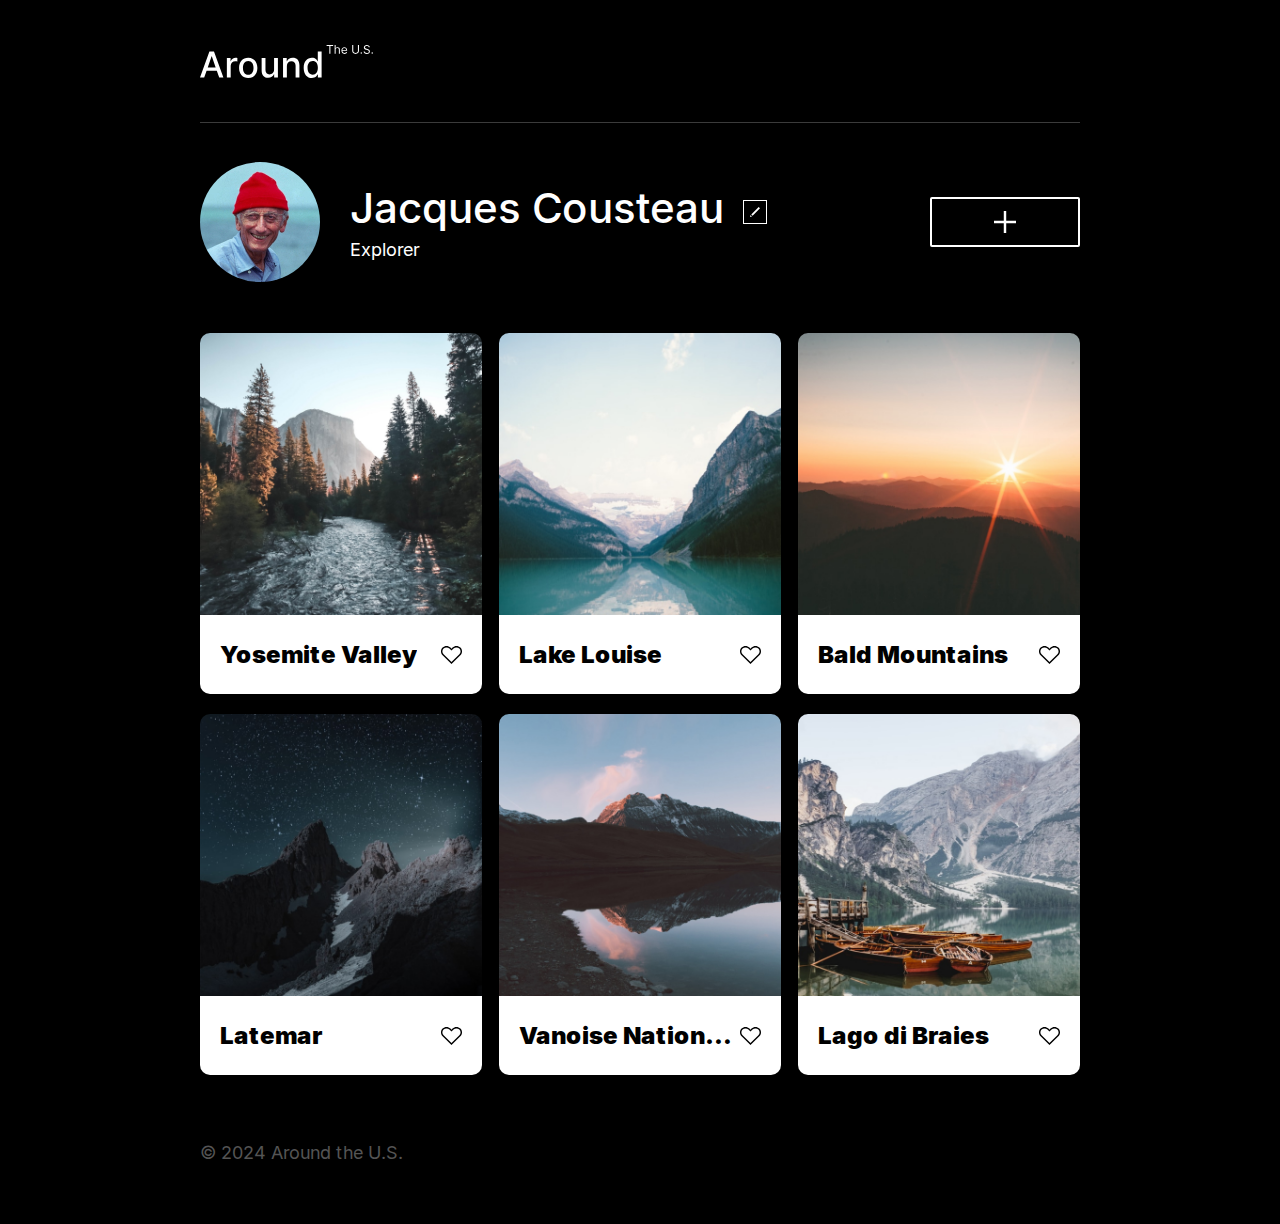
==== index.html @ 44ab3db8 "Add files via upload" ====
<!DOCTYPE html>
<html lang="en">
  <head>
    <meta charset="UTF-8" />
    <meta name="viewport" content="width=device-width, initial-scale=1.0" />
    <meta name="description" content="An interactive page where users can add and remove photos, like photos of other users, and make a few minor adjustments to their own profile." />
    <meta name="keywords" content="USA, pictures, photos, landscapes, nature, travelling in the USA, sights" />
    <meta name="author" content="joshua boshua" />
    <title>Around the U.S</title>
    <link rel="stylesheet" href="./pages/index.css" />
    <link rel="shortcut icon" href="favicon.ico" />
  </head>

  <body class="page">
    <div class="page__content">
      <header class="header">
        <img src="./images/logo.svg" class="header__logo" alt="the U.S logo" />
      </header>

      <main>
        <section class="profile page__section">
          <img src="./images/jacques-cousteau.jpg" class="profile__image" alt="Avatar of Jacques-Cousteau" />
          <div class="profile__info">
            <h1 class="profile__title">Jacques Cousteau</h1>
            <button class="profile__edit-button" type="button" aria-label="edit profile"></button>
            <p class="profile__description">Explorer</p>
          </div>
          <button class="profile__add-button" type="button" aria-label="Add images"></button>
        </section>
        <section class="gallery page__section">
          <ul class="gallery__cards">
            <li class="card">
              <img src="images/yosemite.jpg" class="card__image" alt="Yosemite Valley"/>
              <div class="card__description">
                <h2 class="card__title">Yosemite Valley</h2>
                <button class="card__like-button" type="button" aria-label="like this post"></button>
              </div>
            </li>
            <li class="card">
              <img src="images/lake-louise.jpg" class="card__image" alt="Lake Louise"/>
              <div class="card__description">
                <h2 class="card__title">Lake Louise</h2>
                <button class="card__like-button" type="button" aria-label="like this post"></button>
              </div>
            </li>
            <li class="card">
              <img src="./images/bald-mountains.jpg" class="card__image" alt="Bald Mountains"/>
              <div class="card__description">
                <h2 class="card__title">Bald Mountains</h2>
                <button class="card__like-button" type="button" aria-label="like this post"></button>
              </div>
            </li>
            <li class="card">
              <img src="images/latemar.jpg" class="card__image" alt="Latemar" />
              <div class="card__description">
                <h2 class="card__title">Latemar</h2>
                <button class="card__like-button" type="button" aria-label="like this post"></button>
              </div>
            </li>
            <li class="card">
              <img src="images/vanoise.jpg" class="card__image" alt="Vanoise National Park"/>
              <div class="card__description">
                <h2 class="card__title">Vanoise National Park</h2>
                <button class="card__like-button" type="button" aria-label="like this post"></button>
              </div>
            </li>
            <li class="card">
              <img src="images/lago.jpg" class="card__image" alt="Lago di Braies"/>
              <div class="card__description">
                <h2 class="card__title">Lago di Braies</h2>
                <button class="card__like-button" type="button" aria-label="like this post"></button>
              </div>
            </li>
          </ul>
        </section>
      </main>

      <footer class="footer">
        <p class="footer__copyright">&copy; 2024 Around the U.S.</p>
      </footer>
    </div>
  </body>
</html>
---- pages/index.css ----
@import url(../vendor/normalize.css);
@import url(../vendor/fonts.css);
@import url(../blocks/page.css);
@import url(../blocks/content.css);
@import url(../blocks/gallery.css);
@import url(../blocks/header.css);
@import url(../blocks/card.css);
@import url(../blocks/footer.css);
@import url(../blocks/profile.css);
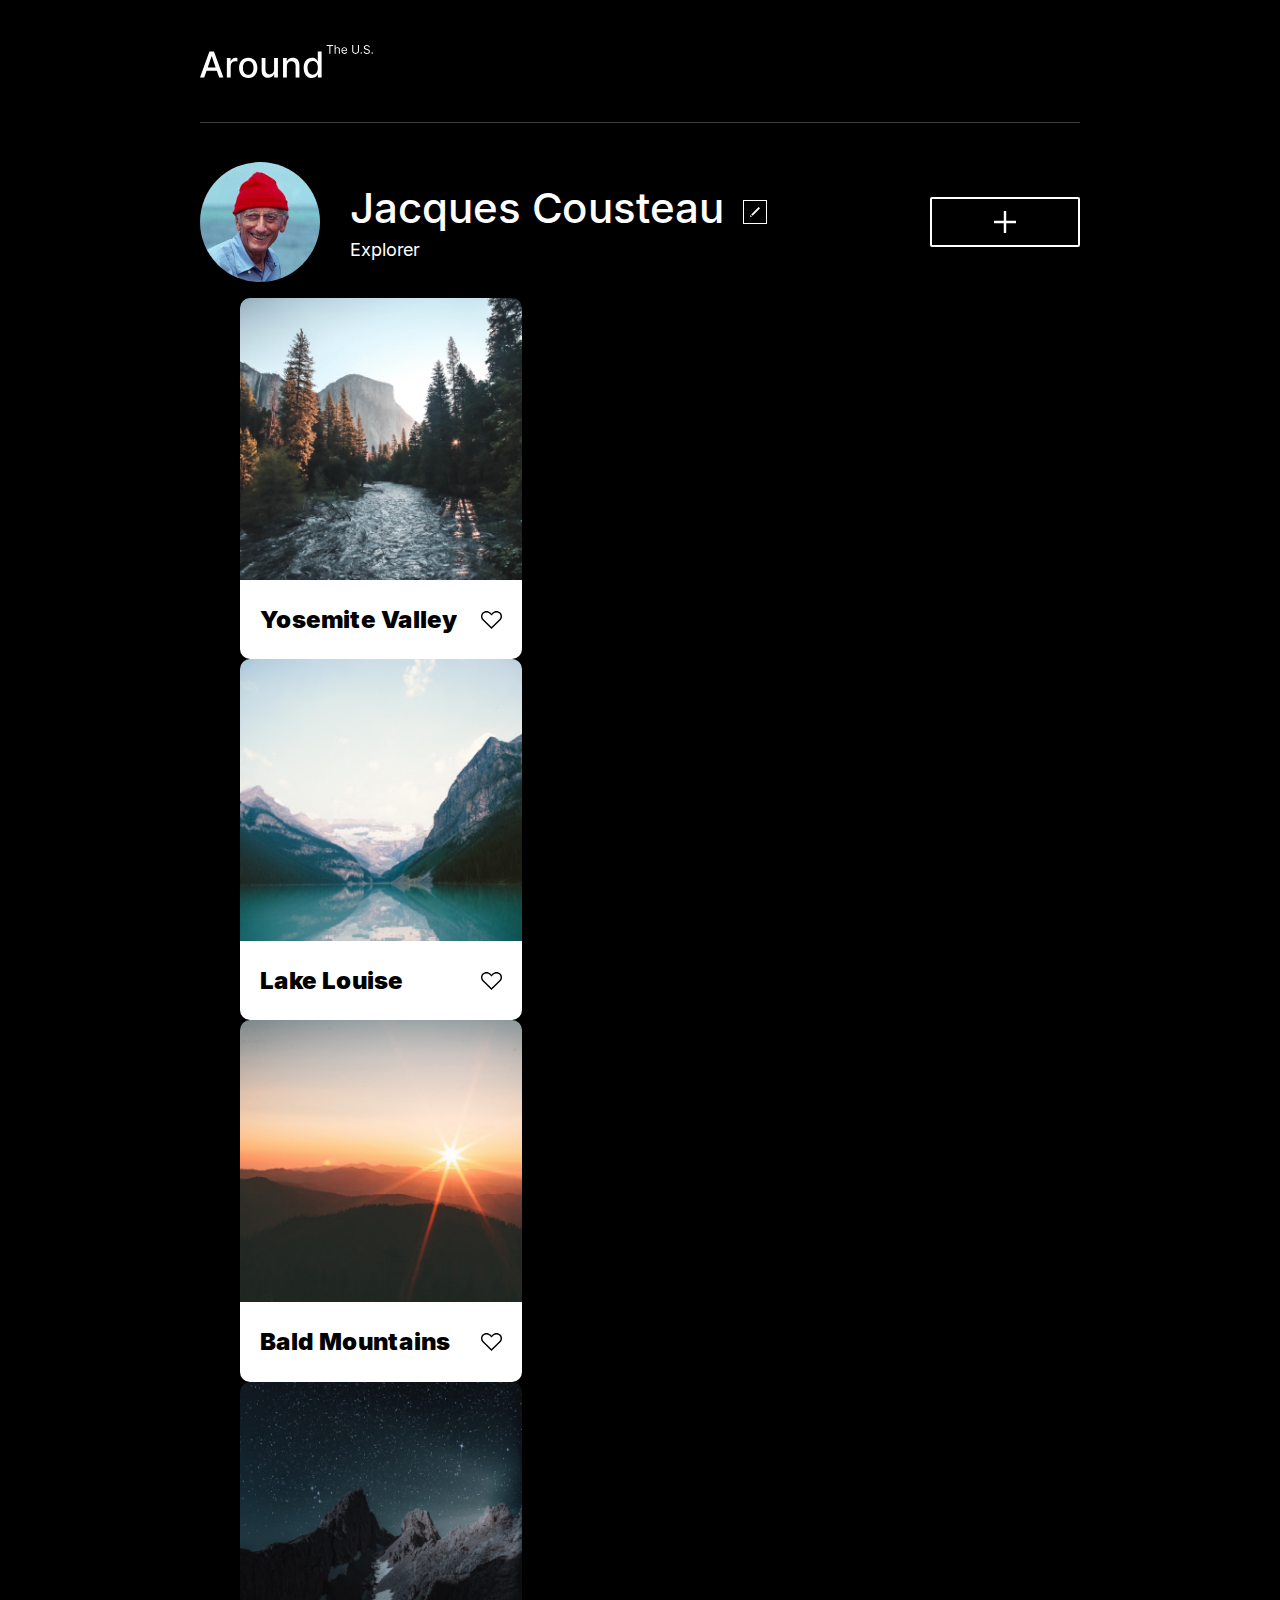
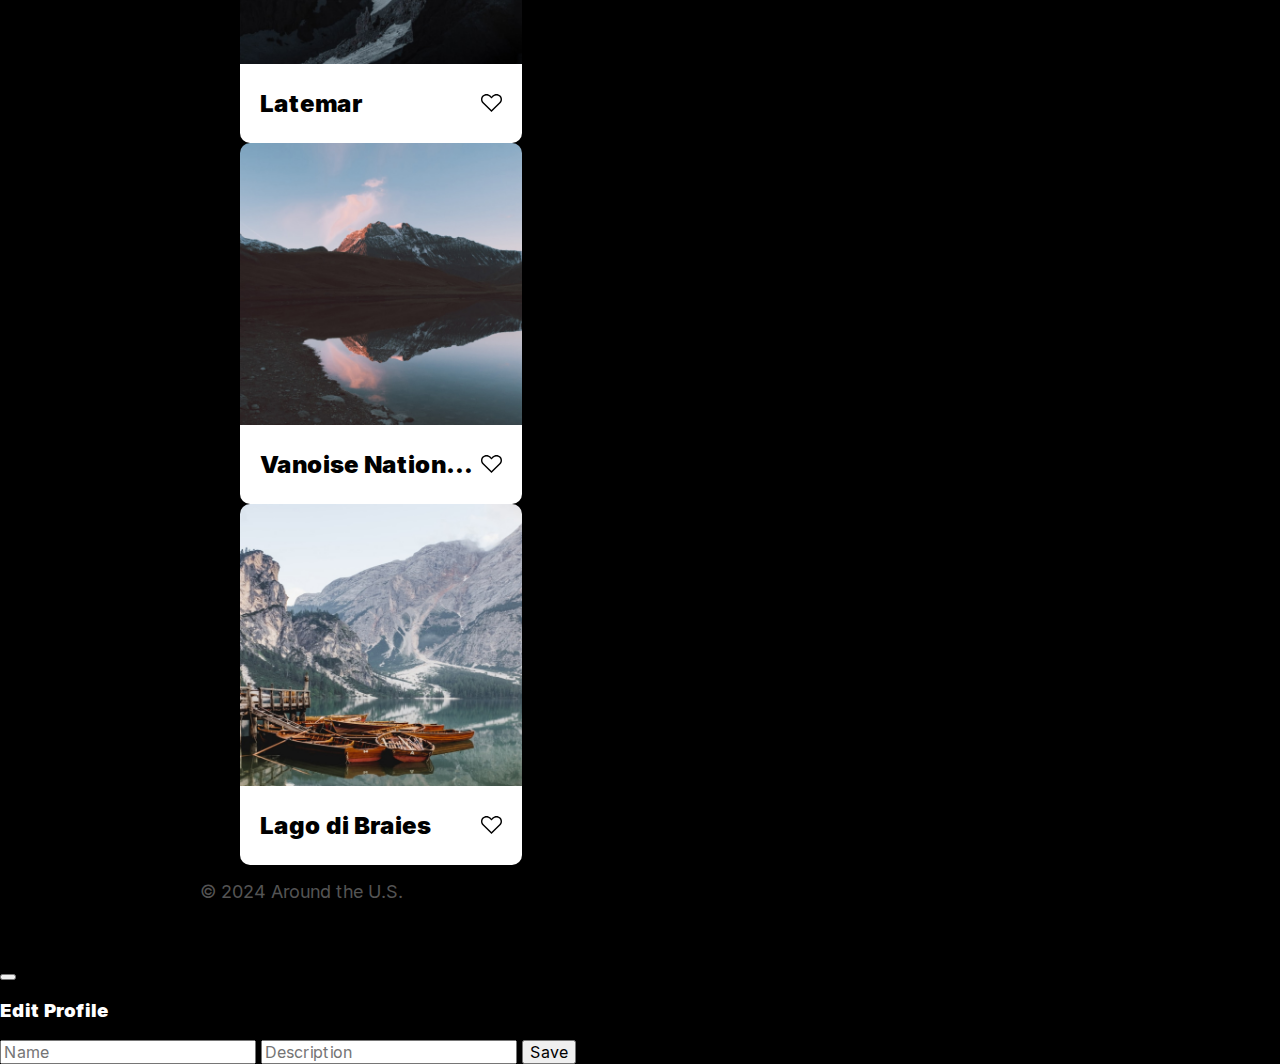
==== commit 497980e3: "Update index.html" ====
--- a/index.html
+++ b/index.html
@@ -22,13 +22,13 @@
           <img src="./images/jacques-cousteau.jpg" class="profile__image" alt="Avatar of Jacques-Cousteau" />
           <div class="profile__info">
             <h1 class="profile__title">Jacques Cousteau</h1>
-            <button class="profile__edit-button" type="button" aria-label="edit profile"></button>
+            <button class="profile__edit-button" type="button" id="profile-edit-button"></button>
             <p class="profile__description">Explorer</p>
           </div>
           <button class="profile__add-button" type="button" aria-label="Add images"></button>
         </section>
-        <section class="gallery page__section">
-          <ul class="gallery__cards">
+        <section class="cards page__section">
+          <ul class="cards__list">
             <li class="card">
               <img src="images/yosemite.jpg" class="card__image" alt="Yosemite Valley"/>
               <div class="card__description">
@@ -79,5 +79,27 @@
         <p class="footer__copyright">&copy; 2024 Around the U.S.</p>
       </footer>
     </div>
+  
+    <div class="modal" id="profile-edit-modal">
+      <div class="modal__container">
+        <button class="modal__close" type="button"></button>
+        <h3 class="modal__title">Edit Profile</h3>
+        <form class="modal__form">
+          <input 
+            class="modal__input"
+            name="name"
+            placeholder="Name"
+            type="text"
+          />
+          <input
+            class="modal__input"
+            name="description"
+            placeholder="Description"
+            type="text"
+          /> 
+        <button class="button modal__button" type="submit">Save</button>
+        </form>
+      </div>
+    </div>
   </body>
-</html>+</html>
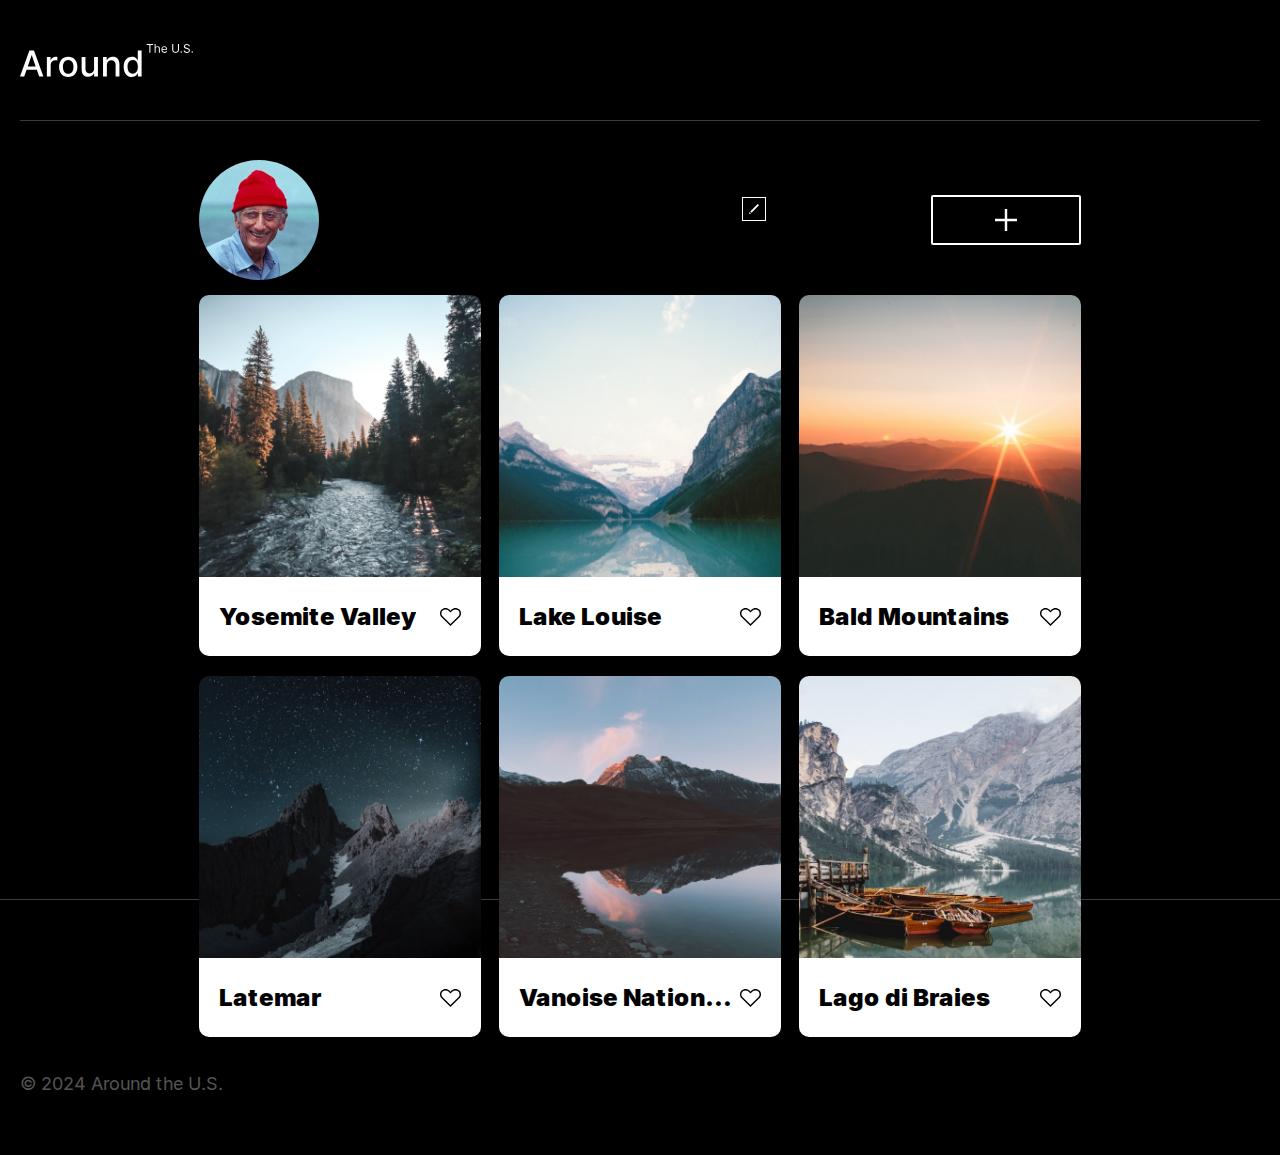
==== commit 6879dc95: "Ragnir" ====
--- a/index.html
+++ b/index.html
@@ -83,7 +83,7 @@
     <div class="modal" id="profile-edit-modal">
       <div class="modal__container">
         <button class="modal__close" type="button"></button>
-        <h3 class="modal__title">Edit Profile</h3>
+        <h3 class="modal__heading">Edit Profile</h3>
         <form class="modal__form">
           <input 
             class="modal__input"
@@ -101,5 +101,6 @@
         </form>
       </div>
     </div>
+    <script defer src="./scripts/index.js"></script>
   </body>
-</html>
+</html>--- a/pages/index.css
+++ b/pages/index.css
@@ -1,9 +1,9 @@
 @import url(../vendor/normalize.css);
 @import url(../vendor/fonts.css);
 @import url(../blocks/page.css);
-@import url(../blocks/content.css);
-@import url(../blocks/gallery.css);
+@import url(../blocks/modal.css);
 @import url(../blocks/header.css);
 @import url(../blocks/card.css);
+@import url(../blocks/cards.css);
 @import url(../blocks/footer.css);
-@import url(../blocks/profile.css);+@import url(../blocks/profile.css);
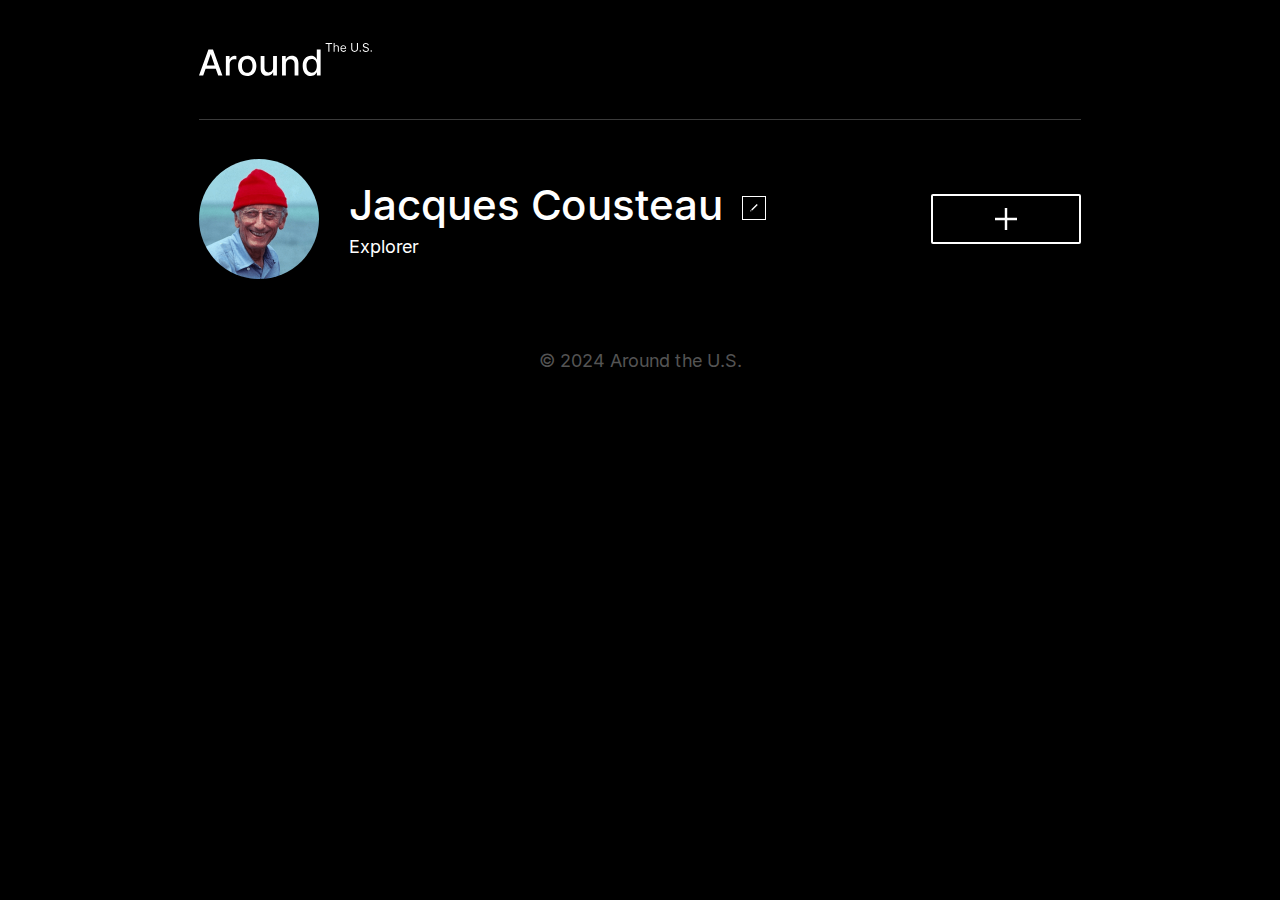
==== commit 1545c9d1: "Sun God Luffy" ====
--- a/index.html
+++ b/index.html
@@ -13,13 +13,13 @@
 
   <body class="page">
     <div class="page__content">
-      <header class="header">
-        <img src="./images/logo.svg" class="header__logo" alt="the U.S logo" />
+      <header class="header page__section">
+        <img src="./images/image.svg" class="header__logo" alt="the U.S logo" />
       </header>
 
-      <main>
+      <main class="content">
         <section class="profile page__section">
-          <img src="./images/jacques-cousteau.jpg" class="profile__image" alt="Avatar of Jacques-Cousteau" />
+          <img src="./images/jacques-cousteau.png" class="profile__image" alt="Avatar of Jacques-Cousteau" />
           <div class="profile__info">
             <h1 class="profile__title">Jacques Cousteau</h1>
             <button class="profile__edit-button" type="button" id="profile-edit-button"></button>
@@ -27,80 +27,115 @@
           </div>
           <button class="profile__add-button" type="button" aria-label="Add images"></button>
         </section>
+
         <section class="cards page__section">
           <ul class="cards__list">
+          <template id="card-template">
             <li class="card">
-              <img src="images/yosemite.jpg" class="card__image" alt="Yosemite Valley"/>
-              <div class="card__description">
-                <h2 class="card__title">Yosemite Valley</h2>
-                <button class="card__like-button" type="button" aria-label="like this post"></button>
+              <img src="" alt="" class="card__image"/>
+              <div class="card__content">
+                <h2 class="card__title"></h2>
+                <button class="card__button" type="button"></button>
               </div>
             </li>
-            <li class="card">
-              <img src="images/lake-louise.jpg" class="card__image" alt="Lake Louise"/>
-              <div class="card__description">
-                <h2 class="card__title">Lake Louise</h2>
-                <button class="card__like-button" type="button" aria-label="like this post"></button>
-              </div>
-            </li>
-            <li class="card">
-              <img src="./images/bald-mountains.jpg" class="card__image" alt="Bald Mountains"/>
-              <div class="card__description">
-                <h2 class="card__title">Bald Mountains</h2>
-                <button class="card__like-button" type="button" aria-label="like this post"></button>
-              </div>
-            </li>
-            <li class="card">
-              <img src="images/latemar.jpg" class="card__image" alt="Latemar" />
-              <div class="card__description">
-                <h2 class="card__title">Latemar</h2>
-                <button class="card__like-button" type="button" aria-label="like this post"></button>
-              </div>
-            </li>
-            <li class="card">
-              <img src="images/vanoise.jpg" class="card__image" alt="Vanoise National Park"/>
-              <div class="card__description">
-                <h2 class="card__title">Vanoise National Park</h2>
-                <button class="card__like-button" type="button" aria-label="like this post"></button>
-              </div>
-            </li>
-            <li class="card">
-              <img src="images/lago.jpg" class="card__image" alt="Lago di Braies"/>
-              <div class="card__description">
-                <h2 class="card__title">Lago di Braies</h2>
-                <button class="card__like-button" type="button" aria-label="like this post"></button>
-              </div>
-            </li>
+          </template>
           </ul>
         </section>
       </main>
 
-      <footer class="footer">
+      <footer class="footer page__section">
         <p class="footer__copyright">&copy; 2024 Around the U.S.</p>
       </footer>
     </div>
-  
+
+  <!--Edit modal-->
     <div class="modal" id="profile-edit-modal">
       <div class="modal__container">
-        <button class="modal__close" type="button"></button>
-        <h3 class="modal__heading">Edit Profile</h3>
+        <button class="modal__close" type="button" id="profile-close-modal"></button>
+        <p class="modal__heading">Edit profile</p>
         <form class="modal__form">
+          <label class="modal__label">
           <input 
             class="modal__input"
-            name="name"
             placeholder="Name"
             type="text"
+            id="profile-title-input"
+            minlength="2"
+            maxlength="40"
+            required
           />
+          <span class="modal__error" id="profile-name-input-error"></span>
+          </label>
+          <label class="modal__label">
           <input
             class="modal__input"
-            name="description"
             placeholder="Description"
             type="text"
-          /> 
+            id="profile-description-input"
+            minlength="2"
+            maxlength="200"
+            required
+          />
+          <span class="modal__error" id="profile-description-input-error"></span>
+          </label>
         <button class="button modal__button" type="submit">Save</button>
         </form>
       </div>
     </div>
+
+  <!--Add card modal-->
+      <div class="modal" id="card-add-modal">
+        <div class="modal__container">
+          <button class="modal__close" id="add-card-form"></button>
+          <h3 class="modal__heading">Add Image</h3>
+          <form class="modal__form">
+            <label class="modal__label">
+            <input 
+              class="modal__input"
+              name="title"
+              placeholder="Title"
+              type="text"
+              minlength="2"
+              maxlength="30"
+              required
+            />
+            <span class="modal__error" id="card-title-input-error"></span>
+            </label>
+            <label class="modal__label">
+            <input
+              class="modal__input"
+              name="image-url"
+              placeholder="Image URL"
+              type="url"
+              required
+            /> 
+            <span class="modal__error" id="card-image-url-input-error"></span>
+          </label>
+          <button class="button modal__button" type="submit">Add</button>
+          </form>
+        </div>
+    </div>
+
+    <!--Preview modal-->
+    <div class="modal" id="image-preview-modal">
+      <div class="modal__container">
+        <button class="modal__close" id="image-preview-close"></button>
+        <img class="modal__preview-image" src="" alt="" />
+        <h3 class="modal__preview-title"></h3>
+      </div>
+    </div>
+      <template id="card-template">
+        <li class="card">
+          <img src="" class="card__image" alt=""/>
+          <div class="card__description">
+            <h2 class="card__title"></h2>
+            <button class="card__like-button" type="button" aria-label="like this post"></button>
+          </div>
+        </li>
+      </template> 
+
+    <!--Script-->
     <script defer src="./scripts/index.js"></script>
+    <script defer src="./scripts/validation.js"></script>
   </body>
 </html>--- a/pages/index.css
+++ b/pages/index.css
@@ -4,6 +4,6 @@
 @import url(../blocks/modal.css);
 @import url(../blocks/header.css);
 @import url(../blocks/card.css);
-@import url(../blocks/cards.css);
 @import url(../blocks/footer.css);
 @import url(../blocks/profile.css);
+@import url(../blocks/cards.css);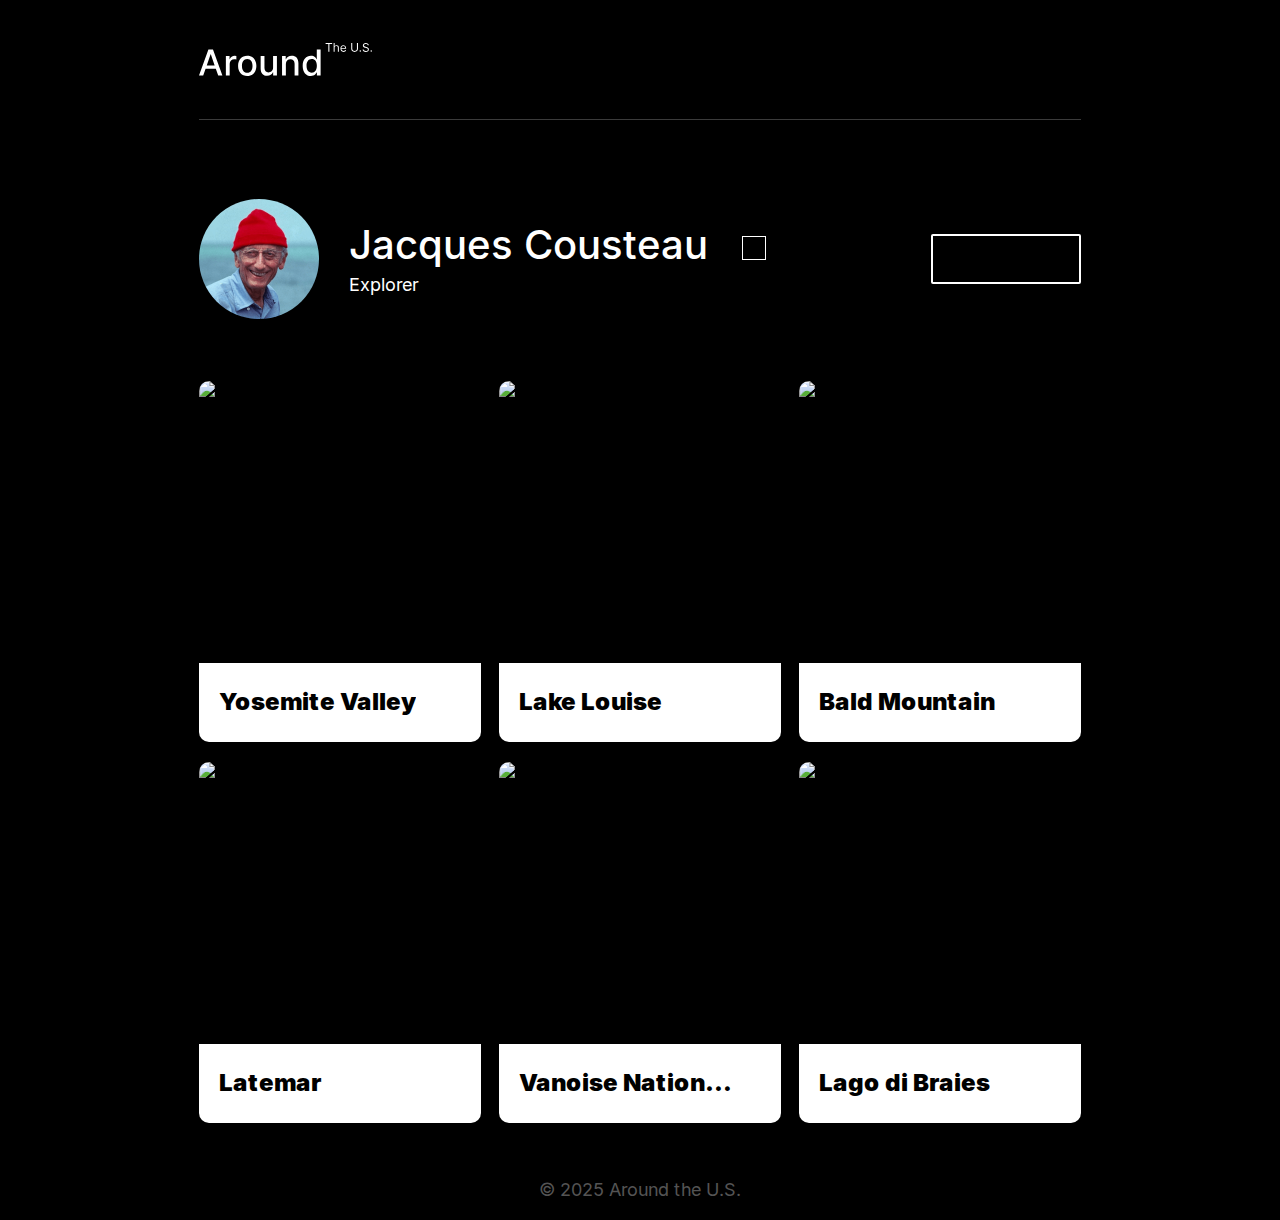
==== commit 1f28bfa2: "Metroid Prime 4: Beyond" ====
--- a/index.html
+++ b/index.html
@@ -35,7 +35,7 @@
               <img src="" alt="" class="card__image"/>
               <div class="card__content">
                 <h2 class="card__title"></h2>
-                <button class="card__button" type="button"></button>
+                <button class="card__like-button" type="button"></button>
               </div>
             </li>
           </template>
@@ -44,7 +44,7 @@
       </main>
 
       <footer class="footer page__section">
-        <p class="footer__copyright">&copy; 2024 Around the U.S.</p>
+        <p class="footer__copyright">&copy; 2025 Around the U.S.</p>
       </footer>
     </div>
 
@@ -54,24 +54,24 @@
         <button class="modal__close" type="button" id="profile-close-modal"></button>
         <p class="modal__heading">Edit profile</p>
         <form class="modal__form">
-          <label class="modal__label">
+          <label class="modal__label" for="title-name-input">
           <input 
             class="modal__input"
-            placeholder="Name"
+            placeholder="Jacques Cousteau"
             type="text"
-            id="profile-title-input"
+            id="title-name-input"
             minlength="2"
             maxlength="40"
             required
           />
           <span class="modal__error" id="profile-name-input-error"></span>
           </label>
-          <label class="modal__label">
+          <label class="modal__label" for="description-text-input">
           <input
             class="modal__input"
-            placeholder="Description"
+            placeholder="Explorer"
             type="text"
-            id="profile-description-input"
+            id="description-text-input"
             minlength="2"
             maxlength="200"
             required
@@ -111,31 +111,10 @@
             /> 
             <span class="modal__error" id="card-image-url-input-error"></span>
           </label>
-          <button class="button modal__button" type="submit">Add</button>
+          <button class="modal__submit-button" type="submit">Add</button>
           </form>
         </div>
-    </div>
-
-    <!--Preview modal-->
-    <div class="modal" id="image-preview-modal">
-      <div class="modal__container">
-        <button class="modal__close" id="image-preview-close"></button>
-        <img class="modal__preview-image" src="" alt="" />
-        <h3 class="modal__preview-title"></h3>
       </div>
-    </div>
-      <template id="card-template">
-        <li class="card">
-          <img src="" class="card__image" alt=""/>
-          <div class="card__description">
-            <h2 class="card__title"></h2>
-            <button class="card__like-button" type="button" aria-label="like this post"></button>
-          </div>
-        </li>
-      </template> 
-
-    <!--Script-->
     <script defer src="./scripts/index.js"></script>
-    <script defer src="./scripts/validation.js"></script>
   </body>
 </html>